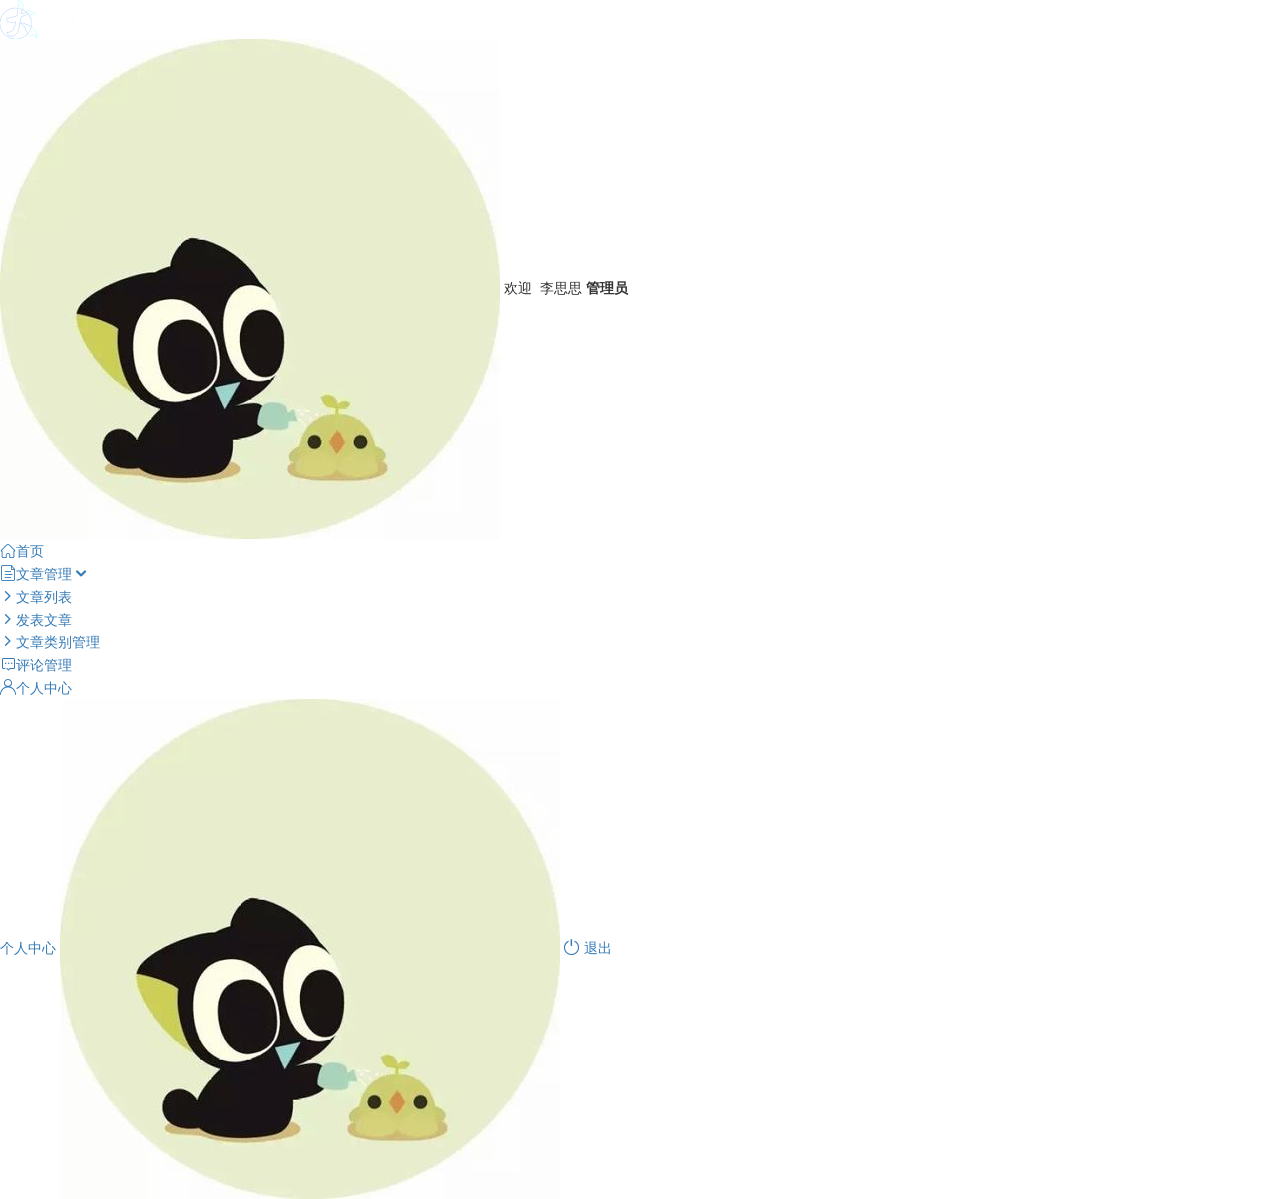
==== admin/index.html @ 812ddeb1 "上传静态数据" ====
<!DOCTYPE html>
<html lang="en">

<head>
    <meta charset="UTF-8">
    <meta name="viewport" content="width=device-width, initial-scale=1.0">
    <meta http-equiv="X-UA-Compatible" content="ie=edge">
    <title>大事件-后台首页</title>
    <link rel="stylesheet" href="./libs/bootstrap/css/bootstrap.min.css">
    <link rel="stylesheet" href="css/reset.css">
    <link rel="stylesheet" href="css/iconfont.css">
    <link rel="stylesheet" href="css/main.css">
    <script src="./libs/jquery-1.12.4.min.js"></script>
    <!-- 导入bootstrap的js文件 -->
    <script src="./libs/bootstrap/js/bootstrap.min.js"></script>
</head>

<body>
    <div class="sider">
        <a href="#" class="logo"><img src="images/logo02.png" alt="logo"></a>
        <div class="user_info">
            <img src="images/2.jpg" alt="person">
            <span>欢迎&nbsp;&nbsp;李思思</span>
            <b>管理员</b>
        </div>
        <!-- 左侧导航栏 -->
        <div class="menu">
            <div class="level01 active"><a href="#" target="main_frame"><i
                        class="iconfont icon-yidiandiantubiao04"></i><span>首页</span></a></div>
            <div class="level01"><a href="#"><i class="iconfont icon-icon-article"></i><span>文章管理</span><b
                        class="iconfont icon-arrowdownl"></b></a></div>
            <ul class="level02">
                <li><a href="#" target="main_frame"><i class="iconfont icon-previewright"></i><span>文章列表</span></a></li>
                <li><a href="#" target="main_frame"><i class="iconfont icon-previewright"></i><span>发表文章</span></a></li>
                <li><a href="#" target="main_frame"><i class="iconfont icon-previewright"></i><span>文章类别管理</span></a>
                </li>
            </ul>

            <div class="level01"><a href="#" target="main_frame"><i
                        class="iconfont icon-comment"></i><span>评论管理</span></a></div>
            <div class="level01" id="user"><a href="#" target="main_frame"><i
                        class="iconfont icon-user"></i><span>个人中心</span></a></div>
        </div>
        <!-- 顶部栏 -->
        <div class="header_bar">
            <div class="user_center_link">
                <a href="./user.html" target="main_frame">个人中心</a>
                <img src="images/2.jpg" alt="person">
                <a href="javascript:void(0)" class="logout"><i class="iconfont icon-tuichu"></i> 退出</a>
            </div>
        </div>
        <!-- 右侧主体内容 -->
        <div class="main" id="main_body">

        </div>
    </div>
</body>
</html>
---- admin/css/iconfont.css ----
@font-face {font-family: "iconfont";
  src: url('../fonts/iconfont.eot?t=1558003957214'); /* IE9 */
  src: url('../fonts/iconfont.eot?t=1558003957214#iefix') format('embedded-opentype'), /* IE6-IE8 */
  url('[data-uri]') format('woff2'),
  url('../fonts/iconfont.woff?t=1558003957214') format('woff'),
  url('../fonts/iconfont.ttf?t=1558003957214') format('truetype'), /* chrome, firefox, opera, Safari, Android, iOS 4.2+ */
  url('../fonts/iconfont.svg?t=1558003957214#iconfont') format('svg'); /* iOS 4.1- */
}

.iconfont {
  font-family: "iconfont" !important;
  font-size: 16px;
  font-style: normal;
  -webkit-font-smoothing: antialiased;
  -moz-osx-font-smoothing: grayscale;
}

.icon-yidiandiantubiao04:before {
  content: "\e607";
}

.icon-arrowdownl:before {
  content: "\e6a3";
}

.icon-key:before {
  content: "\e68b";
}

.icon-tuichu:before {
  content: "\e622";
}

.icon-previewright:before {
  content: "\e75c";
}

.icon-system:before {
  content: "\e6a6";
}

.icon-icondate:before {
  content: "\e609";
}

.icon-search:before {
  content: "\e656";
}

.icon-system1:before {
  content: "\e608";
}

.icon-user:before {
  content: "\e645";
}

.icon-comment:before {
  content: "\e60a";
}

.icon-icon-article:before {
  content: "\e601";
}
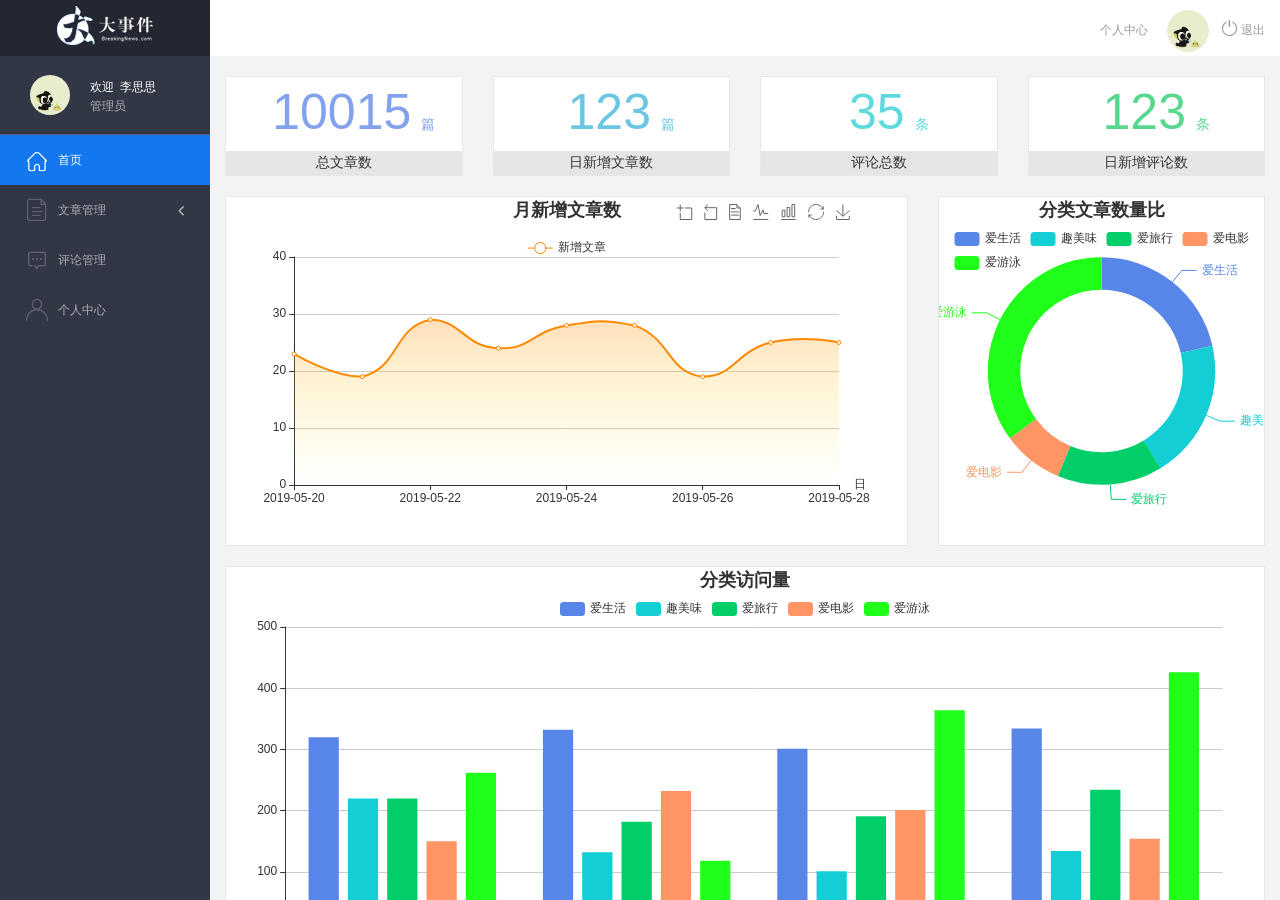
==== commit 3494c796: "实现点击左侧对应项，右侧可显示，且添加了http.js，方便调用请求地址" ====
--- a/admin/index.html
+++ b/admin/index.html
@@ -13,6 +13,8 @@
     <script src="./libs/jquery-1.12.4.min.js"></script>
     <!-- 导入bootstrap的js文件 -->
     <script src="./libs/bootstrap/js/bootstrap.min.js"></script>
+    <script src="./js/index.js"></script>
+    <script src="./js/http.js"></script>
 </head>
 
 <body>
@@ -25,20 +27,20 @@
         </div>
         <!-- 左侧导航栏 -->
         <div class="menu">
-            <div class="level01 active"><a href="#" target="main_frame"><i
+            <div class="level01 active"><a href="./main_count.html" target="main_frame"><i
                         class="iconfont icon-yidiandiantubiao04"></i><span>首页</span></a></div>
             <div class="level01"><a href="#"><i class="iconfont icon-icon-article"></i><span>文章管理</span><b
                         class="iconfont icon-arrowdownl"></b></a></div>
             <ul class="level02">
-                <li><a href="#" target="main_frame"><i class="iconfont icon-previewright"></i><span>文章列表</span></a></li>
-                <li><a href="#" target="main_frame"><i class="iconfont icon-previewright"></i><span>发表文章</span></a></li>
-                <li><a href="#" target="main_frame"><i class="iconfont icon-previewright"></i><span>文章类别管理</span></a>
+                <li><a href="./article_list.html" target="main_frame"><i class="iconfont icon-previewright"></i><span>文章列表</span></a></li>
+                <li><a href="./article_release.html" target="main_frame"><i class="iconfont icon-previewright"></i><span>发表文章</span></a></li>
+                <li><a href="./article_category.html" target="main_frame"><i class="iconfont icon-previewright"></i><span>文章类别管理</span></a>
                 </li>
             </ul>
 
-            <div class="level01"><a href="#" target="main_frame"><i
+            <div class="level01"><a href="./comment_list.html" target="main_frame"><i
                         class="iconfont icon-comment"></i><span>评论管理</span></a></div>
-            <div class="level01" id="user"><a href="#" target="main_frame"><i
+            <div class="level01" id="user"><a href="./user.html" target="main_frame"><i
                         class="iconfont icon-user"></i><span>个人中心</span></a></div>
         </div>
         <!-- 顶部栏 -->
@@ -51,8 +53,9 @@
         </div>
         <!-- 右侧主体内容 -->
         <div class="main" id="main_body">
-
+            <iframe src="./main_count.html" frameborder="0" name="main_frame"></iframe>
         </div>
     </div>
 </body>
+
 </html>
--- a/admin/css/main.css
+++ b/admin/css/main.css
@@ -0,0 +1,447 @@
+body {
+    font-family: 'MicroSoft YaHei';
+    background-color: #f2f3f5;
+}
+
+.main_wrap {
+    position: fixed;
+    width: 100%;
+    height: 100%;
+    left: 0px;
+    top: 0px;
+    background: url('../images/login_bg.jpg');
+    background-size: 100% 100%;
+}
+
+.header {
+    width: 1200px;
+    overflow: hidden;
+    margin: 20px auto 0;
+}
+
+.heade .logo {
+    float: left;
+}
+
+.header .copyright {
+    float: right;
+    font-size: 12px;
+    color: #fff;
+    text-align: right;
+    line-height: 20px;
+    margin-top: 10px;
+}
+
+.login_form_con {
+    position: absolute;
+    left: 50%;
+    top: 50%;
+    margin-left: -200px;
+    margin-top: -155px;
+    width: 400px;
+    height: 310px;
+    background-color: #edeff0;
+}
+
+.login_form {
+    position: relative;
+}
+
+.login_form .icon-user {
+    position: absolute;
+    font-size: 16px;
+    color: #999;
+    left: 46px;
+    top: 12px;
+}
+
+.login_form .icon-key {
+    position: absolute;
+    font-size: 18px;
+    color: #999;
+    left: 46px;
+    top: 78px;
+}
+
+.login_title {
+    height: 60px;
+    background: url('../images/login_title.png') center center no-repeat #fff;
+}
+
+.input_txt,
+.input_pass,
+.input_sub {
+    display: block;
+    width: 334px;
+    height: 37px;
+    padding: 0px;
+    text-indent: 40px;
+    border: 1px solid #ddd;
+    margin: 27px auto 0;
+    outline: none;
+}
+
+.input_sub {
+    margin-top: 40px;
+    height: 42px;
+    background-color: #19b9e7;
+    text-indent: 0px;
+    font-size: 18px;
+    color: #fff;
+    cursor: pointer;
+}
+
+.input_sub:hover {
+    background-color: #08a0cc;
+}
+
+.sider {
+    position: fixed;
+    left: 0;
+    top: 0;
+    bottom: 0;
+    width: 210px;
+    background-color: #323745;
+}
+
+.sider .logo {
+    display: block;
+    height: 56px;
+    background-color: #242732;
+    overflow: hidden;
+}
+
+.sider .logo img {
+    display: block;
+    margin: 6px auto 0;
+}
+
+.user_info {
+    height: 79px;
+    border-bottom: 1px solid #5a5e6b;
+}
+
+.user_info img {
+    float: left;
+    width: 40px;
+    height: 40px;
+    border-radius: 20px;
+    margin: 19px 0 0 30px;
+}
+
+.user_info span {
+    float: left;
+    width: 120px;
+    font-size: 12px;
+    color: #fff;
+    margin: 23px 0 0 20px;
+}
+
+.user_info b {
+    float: left;
+    width: 120px;
+    font-weight: normal;
+    font-size: 12px;
+    color: #adafb5;
+    margin: 2px 0 0 20px;
+}
+
+.menu .level01 {
+    height: 50px;
+    line-height: 50px;
+}
+
+.menu .level01 a {
+    display: block;
+    height: 50px;
+    font-size: 12px;
+    color: #adafb5;
+    overflow: hidden;
+}
+
+.menu .level01.active a {
+    background-color: #1378f0;
+    color: #fff;
+}
+
+.menu .level01.active i {
+    color: #fff;
+}
+
+.menu .level01 a:hover {
+    background-color: #1378f0;
+    color: #fff;
+}
+
+.menu .level01 a:hover i {
+    color: #fff;
+}
+
+.menu .level01 i {
+    color: #61646f;
+    font-size: 22px;
+    float: left;
+    margin-left: 26px;
+}
+
+.menu .level01 span {
+    float: left;
+    margin-left: 10px;
+}
+
+.menu .level01 b {
+    float: right;
+    margin-right: 20px;
+    font-weight: normal;
+    transform: rotate(90deg);
+    transition: all 500ms ease;
+}
+
+.menu .level01 .rotate0 {
+    transform: rotate(0deg);
+}
+
+.menu .level02 {
+    background: #242732;
+    display: none;
+}
+
+.menu .level02 li {
+    height: 40px;
+    line-height: 40px;
+}
+
+.menu .level02 li a {
+    display: block;
+    height: 40px;
+    font-size: 12px;
+    color: #adafb5;
+    overflow: hidden;
+}
+
+.menu .level02 li a:hover {
+    background-color: #1378f0;
+    color: #fff;
+}
+
+.menu .level02 li i {
+    font-size: 12px;
+    float: left;
+    margin-left: 60px;
+}
+
+.menu .level02 li span {
+    font-size: 12px;
+    float: left;
+    margin-left: 5px;
+}
+
+.menu .level02 .active a {
+    color: #ffae00;
+}
+
+.header_bar {
+    position: fixed;
+    left: 210px;
+    right: 0;
+    top: 0;
+    height: 56px;
+    background-color: #fff;
+}
+
+.main {
+    position: fixed;
+    left: 210px;
+    top: 56px;
+    right: 0;
+    bottom: 0;
+    background-color: #f2f3f5;
+}
+
+.search_form {
+    width: 218px;
+    height: 33px;
+    border: 1px solid #ddd;
+    background-color: #f2f3f5;
+    border-radius: 16px;
+    float: left;
+    margin: 12px 0 0 27px;
+}
+
+.search_form input {
+    padding: 0px;
+    margin: 0px;
+    border: 0px;
+    float: left;
+    background-color: #f2f3f5;
+    font-size: 12px;
+    width: 175px;
+    height: 31px;
+    margin-left: 12px;
+    outline: none;
+}
+
+.search_form .icon-search {
+    line-height: 33px;
+    cursor: pointer;
+    font-size: 18px;
+    color: #abaebb;
+}
+
+.user_center_link {
+    float: right;
+}
+
+.user_center_link a {
+    line-height: 56px;
+    font-size: 12px;
+    color: #999;
+    margin-right: 15px;
+}
+
+.user_center_link a:hover {
+    color: #ffae00
+}
+
+.user_center_link img {
+    width: 42px;
+    height: 42px;
+    border-radius: 32px;
+    margin-right: 10px;
+}
+
+.spannel_list {
+    margin-top: 20px;
+}
+
+.spannel {
+    height: 100px;
+    overflow: hidden;
+    text-align: center;
+    position: relative;
+    background-color: #fff;
+    border: 1px solid #e7e7e9;
+    margin-bottom: 20px;
+}
+
+.spannel em {
+    font-style: normal;
+    font-size: 50px;
+    line-height: 50px;
+    display: inline-block;
+    margin: 10px 0 0 20px;
+    font-family: 'Arial';
+    color: #83a2ed;
+}
+
+.spannel span {
+    font-size: 14px;
+    display: inline-block;
+    color: #83a2ed;
+    margin-left: 10px;
+}
+
+.spannel b {
+    position: absolute;
+    left: 0;
+    bottom: 0;
+    width: 100%;
+    line-height: 24px;
+    background: #e5e5e5;
+    color: #333;
+    font-size: 14px;
+    font-weight: normal;
+}
+
+.scolor01 em,
+.scolor01 span {
+    color: #6ac6e2;
+}
+
+.scolor02 em,
+.scolor02 span {
+    color: #5fd9de;
+}
+
+.scolor03 em,
+.scolor03 span {
+    color: #58d88e;
+}
+
+.gragh_pannel {
+    height: 350px;
+    border: 1px solid #e7e7e9;
+    background-color: #fff!important;
+    margin-bottom: 20px;
+}
+
+.column_pannel {
+    margin-bottom: 20px;
+    height: 400px;
+    border: 1px solid #e7e7e9;
+    background-color: #fff!important;
+}
+
+.common_title {
+    line-height: 42px;
+    background-color: #fbfbfb;
+    border: 1px solid #e7e7e9;
+    margin-top: 20px;
+    text-indent: 15px;
+    font-size: 14px;
+    color: #333;
+}
+
+.common_con {
+    border: 1px solid #e7e7e9;
+    border-top: 0px;
+    background-color: #fff;
+    padding-bottom: 20px;
+    margin-bottom: 20px;
+}
+
+.opt_btns {
+    margin-top: 20px;
+}
+
+.mp20 {
+    margin-top: 20px;
+}
+
+.pagination {
+    margin: 0;
+}
+
+.article_form {
+    margin-top: 20px;
+}
+
+.form-group {
+    margin-bottom: 25px;
+}
+
+.form-group label {
+    font-weight: normal;
+    color: #666;
+}
+
+.icon-icondate {
+    line-height: 16px;
+}
+
+.user_pic {
+    width: 100px;
+    height: 100px;
+    margin-bottom: 10px;
+}
+
+.article_cover {
+    width: 200px;
+    height: 200px;
+    margin-bottom: 10px;
+}
+
+iframe {
+    width: 100%;
+    height: 100%;
+}
